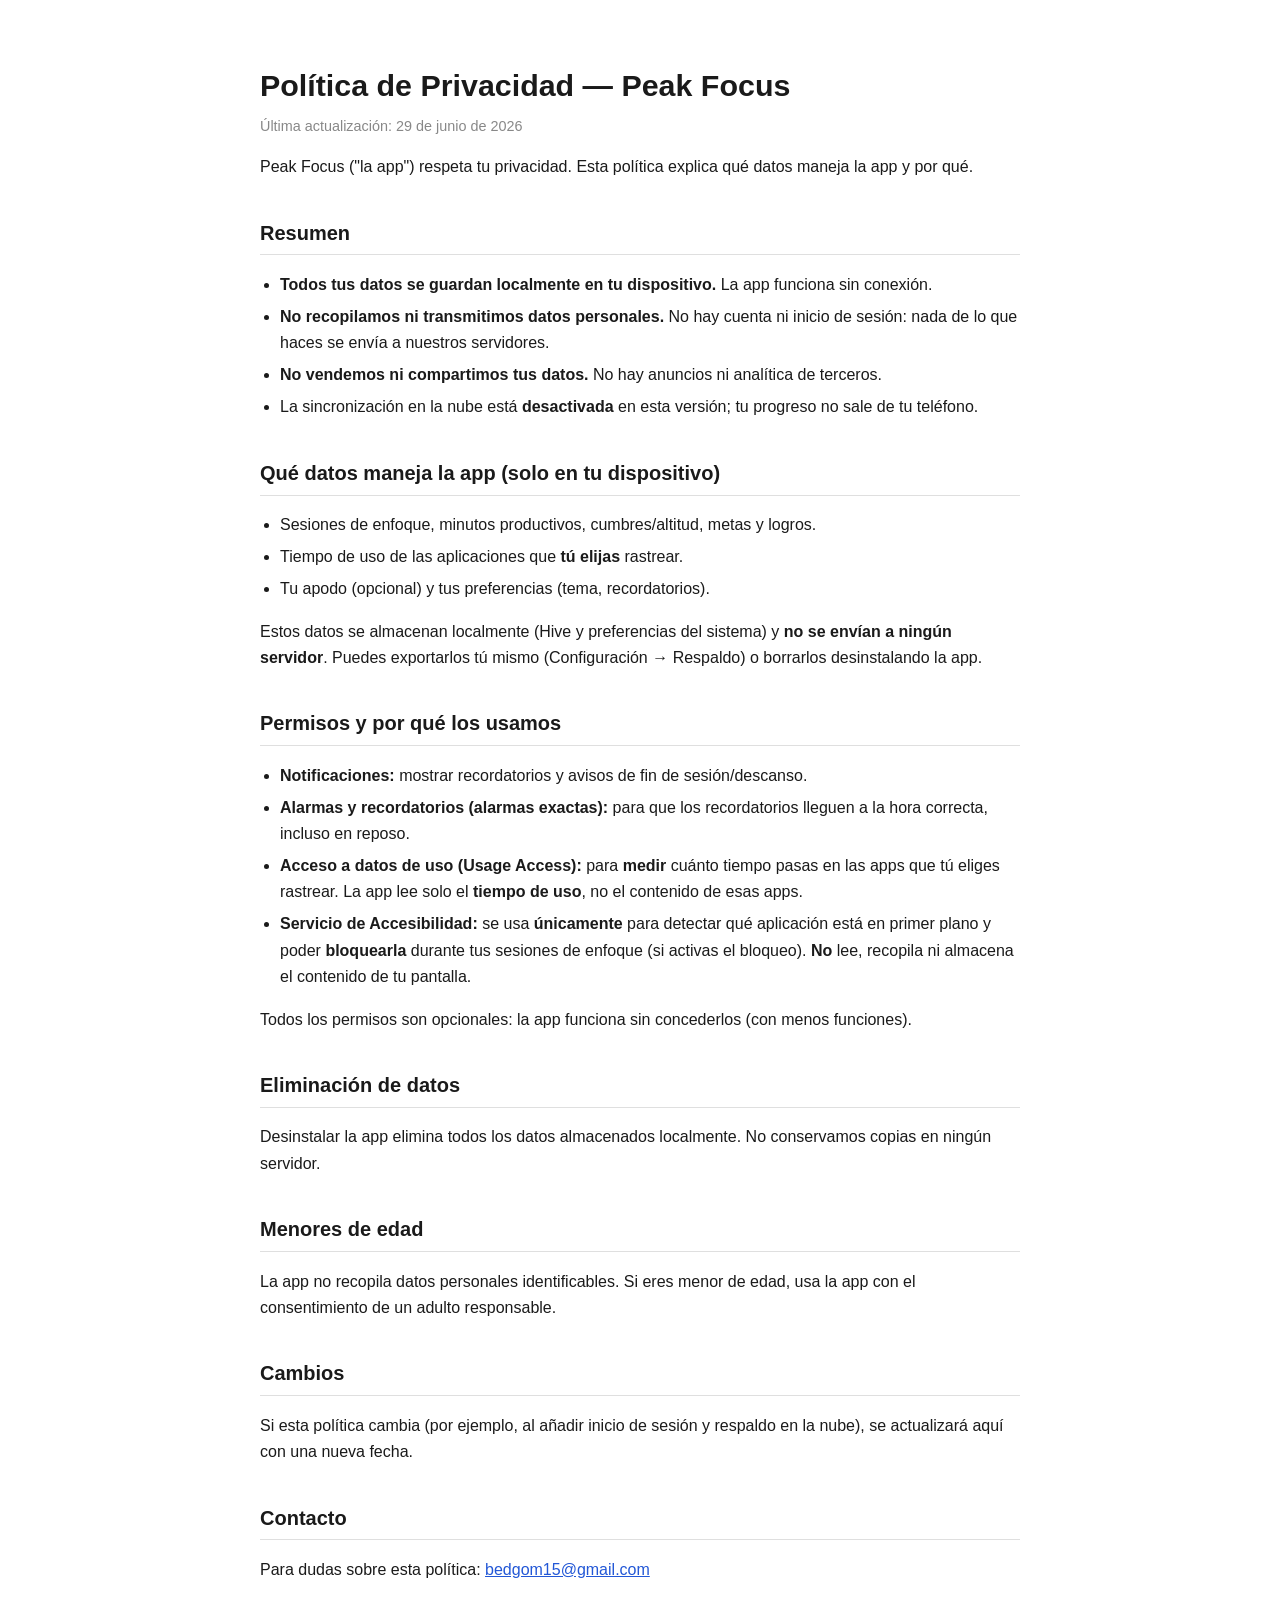
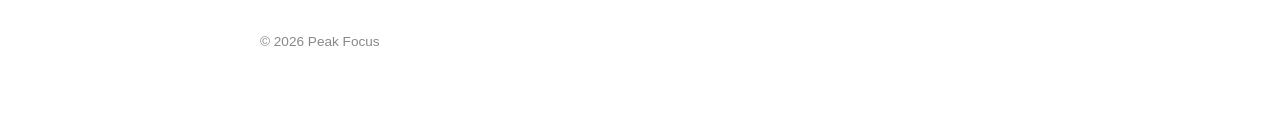
==== privacy_policy.html @ d7839922 "Add privacy policy page for Play Store submission Adds privacy_policy.html (served at /Peak-Focus/pr" ====
<!DOCTYPE html>
<html lang="es">
<head>
  <meta charset="UTF-8">
  <meta name="viewport" content="width=device-width, initial-scale=1.0">
  <title>Política de Privacidad — Peak Focus</title>
  <style>
    :root { color-scheme: light dark; }
    body {
      font-family: -apple-system, BlinkMacSystemFont, "Segoe UI", Roboto, Helvetica, Arial, sans-serif;
      line-height: 1.65;
      max-width: 760px;
      margin: 0 auto;
      padding: 2.5rem 1.25rem 4rem;
      color: #1a1a1a;
      background: #ffffff;
    }
    @media (prefers-color-scheme: dark) {
      body { color: #e6e6e6; background: #16181c; }
      a { color: #7aa2ff; }
      blockquote { background: #1f2228; }
    }
    h1 { font-size: 1.9rem; margin-bottom: .25rem; }
    h2 { font-size: 1.25rem; margin-top: 2.25rem; border-bottom: 1px solid rgba(127,127,127,.25); padding-bottom: .3rem; }
    .updated { color: #888; font-size: .9rem; margin-top: 0; }
    ul { padding-left: 1.25rem; }
    li { margin: .35rem 0; }
    a { color: #2257d6; }
    code { font-family: ui-monospace, SFMono-Regular, Menlo, monospace; }
    footer { margin-top: 3rem; font-size: .85rem; color: #888; }
  </style>
</head>
<body>
  <h1>Política de Privacidad — Peak Focus</h1>
  <p class="updated">Última actualización: 29 de junio de 2026</p>

  <p>Peak Focus ("la app") respeta tu privacidad. Esta política explica qué datos
  maneja la app y por qué.</p>

  <h2>Resumen</h2>
  <ul>
    <li><strong>Todos tus datos se guardan localmente en tu dispositivo.</strong> La app funciona sin conexión.</li>
    <li><strong>No recopilamos ni transmitimos datos personales.</strong> No hay cuenta ni inicio de sesión: nada de lo que haces se envía a nuestros servidores.</li>
    <li><strong>No vendemos ni compartimos tus datos.</strong> No hay anuncios ni analítica de terceros.</li>
    <li>La sincronización en la nube está <strong>desactivada</strong> en esta versión; tu progreso no sale de tu teléfono.</li>
  </ul>

  <h2>Qué datos maneja la app (solo en tu dispositivo)</h2>
  <ul>
    <li>Sesiones de enfoque, minutos productivos, cumbres/altitud, metas y logros.</li>
    <li>Tiempo de uso de las aplicaciones que <strong>tú elijas</strong> rastrear.</li>
    <li>Tu apodo (opcional) y tus preferencias (tema, recordatorios).</li>
  </ul>
  <p>Estos datos se almacenan localmente (Hive y preferencias del sistema) y
  <strong>no se envían a ningún servidor</strong>. Puedes exportarlos tú mismo
  (Configuración → Respaldo) o borrarlos desinstalando la app.</p>

  <h2>Permisos y por qué los usamos</h2>
  <ul>
    <li><strong>Notificaciones:</strong> mostrar recordatorios y avisos de fin de sesión/descanso.</li>
    <li><strong>Alarmas y recordatorios (alarmas exactas):</strong> para que los recordatorios lleguen a la hora correcta, incluso en reposo.</li>
    <li><strong>Acceso a datos de uso (Usage Access):</strong> para <strong>medir</strong> cuánto tiempo pasas en las apps que tú eliges rastrear. La app lee solo el <strong>tiempo de uso</strong>, no el contenido de esas apps.</li>
    <li><strong>Servicio de Accesibilidad:</strong> se usa <strong>únicamente</strong> para detectar qué aplicación está en primer plano y poder <strong>bloquearla</strong> durante tus sesiones de enfoque (si activas el bloqueo). <strong>No</strong> lee, recopila ni almacena el contenido de tu pantalla.</li>
  </ul>
  <p>Todos los permisos son opcionales: la app funciona sin concederlos (con menos funciones).</p>

  <h2>Eliminación de datos</h2>
  <p>Desinstalar la app elimina todos los datos almacenados localmente. No conservamos copias en ningún servidor.</p>

  <h2>Menores de edad</h2>
  <p>La app no recopila datos personales identificables. Si eres menor de edad, usa la app con el consentimiento de un adulto responsable.</p>

  <h2>Cambios</h2>
  <p>Si esta política cambia (por ejemplo, al añadir inicio de sesión y respaldo en la nube), se actualizará aquí con una nueva fecha.</p>

  <h2>Contacto</h2>
  <p>Para dudas sobre esta política: <a href="mailto:bedgom15@gmail.com">bedgom15@gmail.com</a></p>

  <footer>© 2026 Peak Focus</footer>
</body>
</html>
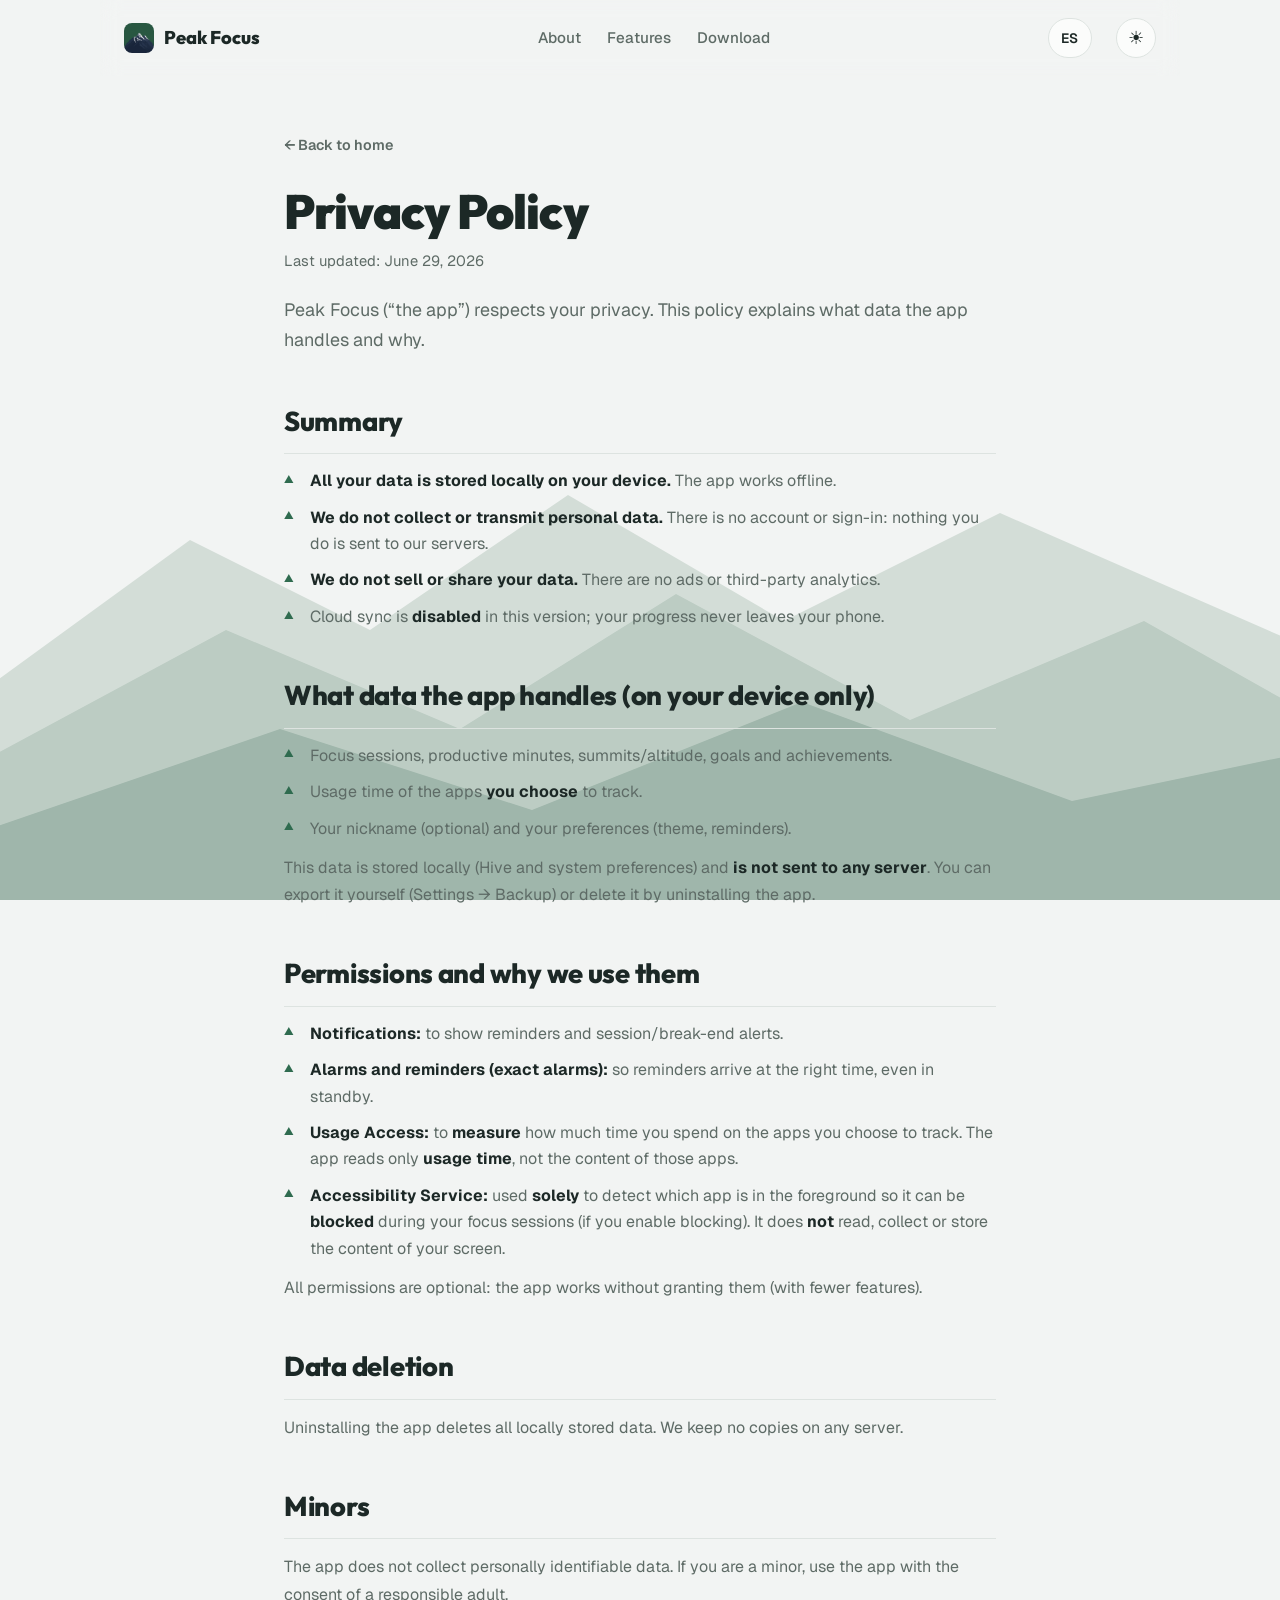
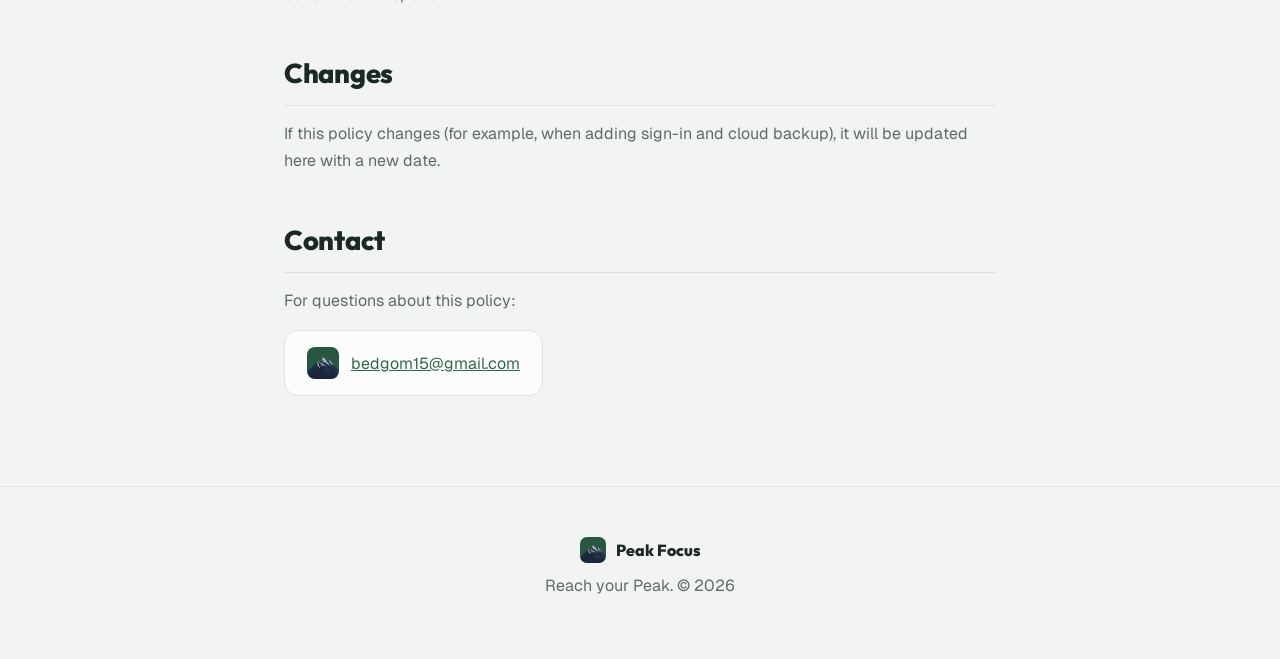
==== commit cc951974: "Restyle privacy policy to match landing (theme, fonts, bilingual) Rebuilds privacy_policy.html using" ====
--- a/privacy_policy.html
+++ b/privacy_policy.html
@@ -1,81 +1,286 @@
 <!DOCTYPE html>
-<html lang="es">
+<html lang="es" data-theme="dark" data-lang="es">
 <head>
-  <meta charset="UTF-8">
-  <meta name="viewport" content="width=device-width, initial-scale=1.0">
-  <title>Política de Privacidad — Peak Focus</title>
+  <meta charset="UTF-8" />
+  <meta name="viewport" content="width=device-width, initial-scale=1.0" />
+  <title>Peak Focus — Política de Privacidad</title>
+  <meta name="description" content="Política de privacidad de Peak Focus: todos tus datos se guardan localmente en tu dispositivo." />
+  <meta name="robots" content="index, follow" />
+  <link rel="icon" type="image/png" href="assets/favicon.png" />
+  <link rel="preconnect" href="https://fonts.googleapis.com" />
+  <link rel="preconnect" href="https://fonts.gstatic.com" crossorigin />
+  <link href="https://fonts.googleapis.com/css2?family=Geist:wght@400;500;600&family=Outfit:wght@400;500;600;700;800;900&display=swap" rel="stylesheet" />
+  <link rel="stylesheet" href="styles.css" />
   <style>
-    :root { color-scheme: light dark; }
-    body {
-      font-family: -apple-system, BlinkMacSystemFont, "Segoe UI", Roboto, Helvetica, Arial, sans-serif;
-      line-height: 1.65;
+    /* ===== Página legal — hereda la paleta de styles.css ===== */
+    .legal {
+      position: relative;
+      z-index: 1;
       max-width: 760px;
       margin: 0 auto;
-      padding: 2.5rem 1.25rem 4rem;
-      color: #1a1a1a;
-      background: #ffffff;
-    }
-    @media (prefers-color-scheme: dark) {
-      body { color: #e6e6e6; background: #16181c; }
-      a { color: #7aa2ff; }
-      blockquote { background: #1f2228; }
-    }
-    h1 { font-size: 1.9rem; margin-bottom: .25rem; }
-    h2 { font-size: 1.25rem; margin-top: 2.25rem; border-bottom: 1px solid rgba(127,127,127,.25); padding-bottom: .3rem; }
-    .updated { color: #888; font-size: .9rem; margin-top: 0; }
-    ul { padding-left: 1.25rem; }
-    li { margin: .35rem 0; }
-    a { color: #2257d6; }
-    code { font-family: ui-monospace, SFMono-Regular, Menlo, monospace; }
-    footer { margin-top: 3rem; font-size: .85rem; color: #888; }
+      padding: 56px 24px 90px;
+    }
+    .legal-head { margin-bottom: 40px; }
+    .legal h1 {
+      font-size: clamp(2rem, 5vw, 3rem);
+      font-weight: 900;
+      letter-spacing: -.02em;
+      line-height: 1.1;
+    }
+    .legal .updated {
+      margin-top: 10px;
+      color: var(--text-dim);
+      font-size: .92rem;
+    }
+    .legal .intro {
+      margin-top: 22px;
+      font-size: 1.12rem;
+      color: var(--text-dim);
+      max-width: 60ch;
+    }
+    .legal h2 {
+      font-family: 'Outfit', sans-serif;
+      font-size: clamp(1.3rem, 3vw, 1.7rem);
+      font-weight: 800;
+      letter-spacing: -.01em;
+      margin: 44px 0 14px;
+      padding-bottom: 10px;
+      border-bottom: 1px solid var(--border);
+    }
+    .legal p { color: var(--text-dim); margin-top: 12px; line-height: 1.7; }
+    .legal ul { margin: 14px 0 0; padding-left: 0; list-style: none; }
+    .legal li {
+      position: relative;
+      padding-left: 26px;
+      margin: 10px 0;
+      color: var(--text-dim);
+      line-height: 1.65;
+    }
+    /* Viñeta tipo "cumbre" en color de marca */
+    .legal li::before {
+      content: "▲";
+      position: absolute;
+      left: 0;
+      top: .15em;
+      font-size: .7rem;
+      color: var(--brand);
+    }
+    .legal strong { color: var(--text); }
+    .legal a { color: var(--brand); }
+    .legal .back {
+      display: inline-flex;
+      align-items: center;
+      gap: 8px;
+      margin-bottom: 28px;
+      color: var(--text-dim);
+      text-decoration: none;
+      font-weight: 600;
+      font-size: .9rem;
+      transition: color .2s var(--ease-out);
+    }
+    .legal .back:hover { color: var(--brand); }
+    .legal .contact-card {
+      margin-top: 16px;
+      display: inline-flex;
+      align-items: center;
+      gap: 12px;
+      padding: 16px 22px;
+      background: var(--surface);
+      border: 1px solid var(--border);
+      border-radius: 14px;
+    }
   </style>
 </head>
 <body>
-  <h1>Política de Privacidad — Peak Focus</h1>
-  <p class="updated">Última actualización: 29 de junio de 2026</p>
-
-  <p>Peak Focus ("la app") respeta tu privacidad. Esta política explica qué datos
-  maneja la app y por qué.</p>
-
-  <h2>Resumen</h2>
-  <ul>
-    <li><strong>Todos tus datos se guardan localmente en tu dispositivo.</strong> La app funciona sin conexión.</li>
-    <li><strong>No recopilamos ni transmitimos datos personales.</strong> No hay cuenta ni inicio de sesión: nada de lo que haces se envía a nuestros servidores.</li>
-    <li><strong>No vendemos ni compartimos tus datos.</strong> No hay anuncios ni analítica de terceros.</li>
-    <li>La sincronización en la nube está <strong>desactivada</strong> en esta versión; tu progreso no sale de tu teléfono.</li>
-  </ul>
-
-  <h2>Qué datos maneja la app (solo en tu dispositivo)</h2>
-  <ul>
-    <li>Sesiones de enfoque, minutos productivos, cumbres/altitud, metas y logros.</li>
-    <li>Tiempo de uso de las aplicaciones que <strong>tú elijas</strong> rastrear.</li>
-    <li>Tu apodo (opcional) y tus preferencias (tema, recordatorios).</li>
-  </ul>
-  <p>Estos datos se almacenan localmente (Hive y preferencias del sistema) y
-  <strong>no se envían a ningún servidor</strong>. Puedes exportarlos tú mismo
-  (Configuración → Respaldo) o borrarlos desinstalando la app.</p>
-
-  <h2>Permisos y por qué los usamos</h2>
-  <ul>
-    <li><strong>Notificaciones:</strong> mostrar recordatorios y avisos de fin de sesión/descanso.</li>
-    <li><strong>Alarmas y recordatorios (alarmas exactas):</strong> para que los recordatorios lleguen a la hora correcta, incluso en reposo.</li>
-    <li><strong>Acceso a datos de uso (Usage Access):</strong> para <strong>medir</strong> cuánto tiempo pasas en las apps que tú eliges rastrear. La app lee solo el <strong>tiempo de uso</strong>, no el contenido de esas apps.</li>
-    <li><strong>Servicio de Accesibilidad:</strong> se usa <strong>únicamente</strong> para detectar qué aplicación está en primer plano y poder <strong>bloquearla</strong> durante tus sesiones de enfoque (si activas el bloqueo). <strong>No</strong> lee, recopila ni almacena el contenido de tu pantalla.</li>
-  </ul>
-  <p>Todos los permisos son opcionales: la app funciona sin concederlos (con menos funciones).</p>
-
-  <h2>Eliminación de datos</h2>
-  <p>Desinstalar la app elimina todos los datos almacenados localmente. No conservamos copias en ningún servidor.</p>
-
-  <h2>Menores de edad</h2>
-  <p>La app no recopila datos personales identificables. Si eres menor de edad, usa la app con el consentimiento de un adulto responsable.</p>
-
-  <h2>Cambios</h2>
-  <p>Si esta política cambia (por ejemplo, al añadir inicio de sesión y respaldo en la nube), se actualizará aquí con una nueva fecha.</p>
-
-  <h2>Contacto</h2>
-  <p>Para dudas sobre esta política: <a href="mailto:bedgom15@gmail.com">bedgom15@gmail.com</a></p>
-
-  <footer>© 2026 Peak Focus</footer>
+  <!-- Fondo de montañas (idéntico a la landing) -->
+  <div class="ridges" aria-hidden="true">
+    <svg viewBox="0 0 1440 600" preserveAspectRatio="xMidYMax slice" xmlns="http://www.w3.org/2000/svg">
+      <path class="ridge ridge-far"  d="M0,600 L0,360 L220,200 L420,300 L640,150 L880,290 L1120,170 L1440,310 L1440,600 Z" />
+      <path class="ridge ridge-mid"  d="M0,600 L0,440 L260,300 L520,410 L760,260 L1020,400 L1280,290 L1440,380 L1440,600 Z" />
+      <path class="ridge ridge-near" d="M0,600 L0,520 L320,410 L600,500 L900,380 L1200,490 L1440,440 L1440,600 Z" />
+    </svg>
+  </div>
+
+  <!-- Navegación (misma que la landing) -->
+  <header class="nav">
+    <a class="brand" href="index.html">
+      <img src="assets/peak-icon.png" alt="Peak Focus" class="brand-icon" />
+      <span>Peak Focus</span>
+    </a>
+    <nav class="nav-links">
+      <a href="index.html#que-es" data-es="Qué es" data-en="About">Qué es</a>
+      <a href="index.html#features" data-es="Funciones" data-en="Features">Funciones</a>
+      <a href="index.html#descargar" data-es="Descargar" data-en="Download">Descargar</a>
+    </nav>
+    <button id="langToggle" class="lang-toggle" aria-label="Cambiar idioma / Switch language">ES</button>
+    <button id="themeToggle" class="theme-toggle" aria-label="Cambiar tema / Switch theme">
+      <span class="theme-icon-sun">☀</span>
+      <span class="theme-icon-moon">☾</span>
+    </button>
+  </header>
+
+  <main class="legal">
+    <a class="back" href="index.html" data-es-html="&larr; Volver al inicio" data-en-html="&larr; Back to home">&larr; Volver al inicio</a>
+
+    <div class="legal-head">
+      <h1 data-es="Política de Privacidad" data-en="Privacy Policy">Política de Privacidad</h1>
+      <p class="updated" data-es="Última actualización: 29 de junio de 2026" data-en="Last updated: June 29, 2026">Última actualización: 29 de junio de 2026</p>
+      <p class="intro"
+         data-es="Peak Focus (“la app”) respeta tu privacidad. Esta política explica qué datos maneja la app y por qué."
+         data-en="Peak Focus (“the app”) respects your privacy. This policy explains what data the app handles and why.">
+        Peak Focus (“la app”) respeta tu privacidad. Esta política explica qué datos maneja la app y por qué.
+      </p>
+    </div>
+
+    <h2 data-es="Resumen" data-en="Summary">Resumen</h2>
+    <ul>
+      <li data-es-html="<strong>Todos tus datos se guardan localmente en tu dispositivo.</strong> La app funciona sin conexión."
+          data-en-html="<strong>All your data is stored locally on your device.</strong> The app works offline.">
+        <strong>Todos tus datos se guardan localmente en tu dispositivo.</strong> La app funciona sin conexión.
+      </li>
+      <li data-es-html="<strong>No recopilamos ni transmitimos datos personales.</strong> No hay cuenta ni inicio de sesión: nada de lo que haces se envía a nuestros servidores."
+          data-en-html="<strong>We do not collect or transmit personal data.</strong> There is no account or sign-in: nothing you do is sent to our servers.">
+        <strong>No recopilamos ni transmitimos datos personales.</strong> No hay cuenta ni inicio de sesión: nada de lo que haces se envía a nuestros servidores.
+      </li>
+      <li data-es-html="<strong>No vendemos ni compartimos tus datos.</strong> No hay anuncios ni analítica de terceros."
+          data-en-html="<strong>We do not sell or share your data.</strong> There are no ads or third-party analytics.">
+        <strong>No vendemos ni compartimos tus datos.</strong> No hay anuncios ni analítica de terceros.
+      </li>
+      <li data-es-html="La sincronización en la nube está <strong>desactivada</strong> en esta versión; tu progreso no sale de tu teléfono."
+          data-en-html="Cloud sync is <strong>disabled</strong> in this version; your progress never leaves your phone.">
+        La sincronización en la nube está <strong>desactivada</strong> en esta versión; tu progreso no sale de tu teléfono.
+      </li>
+    </ul>
+
+    <h2 data-es="Qué datos maneja la app (solo en tu dispositivo)" data-en="What data the app handles (on your device only)">Qué datos maneja la app (solo en tu dispositivo)</h2>
+    <ul>
+      <li data-es="Sesiones de enfoque, minutos productivos, cumbres/altitud, metas y logros."
+          data-en="Focus sessions, productive minutes, summits/altitude, goals and achievements.">
+        Sesiones de enfoque, minutos productivos, cumbres/altitud, metas y logros.
+      </li>
+      <li data-es-html="Tiempo de uso de las aplicaciones que <strong>tú elijas</strong> rastrear."
+          data-en-html="Usage time of the apps <strong>you choose</strong> to track.">
+        Tiempo de uso de las aplicaciones que <strong>tú elijas</strong> rastrear.
+      </li>
+      <li data-es="Tu apodo (opcional) y tus preferencias (tema, recordatorios)."
+          data-en="Your nickname (optional) and your preferences (theme, reminders).">
+        Tu apodo (opcional) y tus preferencias (tema, recordatorios).
+      </li>
+    </ul>
+    <p data-es-html="Estos datos se almacenan localmente (Hive y preferencias del sistema) y <strong>no se envían a ningún servidor</strong>. Puedes exportarlos tú mismo (Configuración &rarr; Respaldo) o borrarlos desinstalando la app."
+       data-en-html="This data is stored locally (Hive and system preferences) and <strong>is not sent to any server</strong>. You can export it yourself (Settings &rarr; Backup) or delete it by uninstalling the app.">
+      Estos datos se almacenan localmente (Hive y preferencias del sistema) y <strong>no se envían a ningún servidor</strong>. Puedes exportarlos tú mismo (Configuración &rarr; Respaldo) o borrarlos desinstalando la app.
+    </p>
+
+    <h2 data-es="Permisos y por qué los usamos" data-en="Permissions and why we use them">Permisos y por qué los usamos</h2>
+    <ul>
+      <li data-es-html="<strong>Notificaciones:</strong> mostrar recordatorios y avisos de fin de sesión/descanso."
+          data-en-html="<strong>Notifications:</strong> to show reminders and session/break-end alerts.">
+        <strong>Notificaciones:</strong> mostrar recordatorios y avisos de fin de sesión/descanso.
+      </li>
+      <li data-es-html="<strong>Alarmas y recordatorios (alarmas exactas):</strong> para que los recordatorios lleguen a la hora correcta, incluso en reposo."
+          data-en-html="<strong>Alarms and reminders (exact alarms):</strong> so reminders arrive at the right time, even in standby.">
+        <strong>Alarmas y recordatorios (alarmas exactas):</strong> para que los recordatorios lleguen a la hora correcta, incluso en reposo.
+      </li>
+      <li data-es-html="<strong>Acceso a datos de uso (Usage Access):</strong> para <strong>medir</strong> cuánto tiempo pasas en las apps que tú eliges rastrear. La app lee solo el <strong>tiempo de uso</strong>, no el contenido de esas apps."
+          data-en-html="<strong>Usage Access:</strong> to <strong>measure</strong> how much time you spend on the apps you choose to track. The app reads only <strong>usage time</strong>, not the content of those apps.">
+        <strong>Acceso a datos de uso (Usage Access):</strong> para <strong>medir</strong> cuánto tiempo pasas en las apps que tú eliges rastrear. La app lee solo el <strong>tiempo de uso</strong>, no el contenido de esas apps.
+      </li>
+      <li data-es-html="<strong>Servicio de Accesibilidad:</strong> se usa <strong>únicamente</strong> para detectar qué aplicación está en primer plano y poder <strong>bloquearla</strong> durante tus sesiones de enfoque (si activas el bloqueo). <strong>No</strong> lee, recopila ni almacena el contenido de tu pantalla."
+          data-en-html="<strong>Accessibility Service:</strong> used <strong>solely</strong> to detect which app is in the foreground so it can be <strong>blocked</strong> during your focus sessions (if you enable blocking). It does <strong>not</strong> read, collect or store the content of your screen.">
+        <strong>Servicio de Accesibilidad:</strong> se usa <strong>únicamente</strong> para detectar qué aplicación está en primer plano y poder <strong>bloquearla</strong> durante tus sesiones de enfoque (si activas el bloqueo). <strong>No</strong> lee, recopila ni almacena el contenido de tu pantalla.
+      </li>
+    </ul>
+    <p data-es="Todos los permisos son opcionales: la app funciona sin concederlos (con menos funciones)."
+       data-en="All permissions are optional: the app works without granting them (with fewer features).">
+      Todos los permisos son opcionales: la app funciona sin concederlos (con menos funciones).
+    </p>
+
+    <h2 data-es="Eliminación de datos" data-en="Data deletion">Eliminación de datos</h2>
+    <p data-es="Desinstalar la app elimina todos los datos almacenados localmente. No conservamos copias en ningún servidor."
+       data-en="Uninstalling the app deletes all locally stored data. We keep no copies on any server.">
+      Desinstalar la app elimina todos los datos almacenados localmente. No conservamos copias en ningún servidor.
+    </p>
+
+    <h2 data-es="Menores de edad" data-en="Minors">Menores de edad</h2>
+    <p data-es="La app no recopila datos personales identificables. Si eres menor de edad, usa la app con el consentimiento de un adulto responsable."
+       data-en="The app does not collect personally identifiable data. If you are a minor, use the app with the consent of a responsible adult.">
+      La app no recopila datos personales identificables. Si eres menor de edad, usa la app con el consentimiento de un adulto responsable.
+    </p>
+
+    <h2 data-es="Cambios" data-en="Changes">Cambios</h2>
+    <p data-es="Si esta política cambia (por ejemplo, al añadir inicio de sesión y respaldo en la nube), se actualizará aquí con una nueva fecha."
+       data-en="If this policy changes (for example, when adding sign-in and cloud backup), it will be updated here with a new date.">
+      Si esta política cambia (por ejemplo, al añadir inicio de sesión y respaldo en la nube), se actualizará aquí con una nueva fecha.
+    </p>
+
+    <h2 data-es="Contacto" data-en="Contact">Contacto</h2>
+    <p data-es="Para dudas sobre esta política:" data-en="For questions about this policy:">Para dudas sobre esta política:</p>
+    <div class="contact-card">
+      <img src="assets/peak-icon.png" alt="" width="32" height="32" style="border-radius:8px" />
+      <a href="mailto:bedgom15@gmail.com">bedgom15@gmail.com</a>
+    </div>
+  </main>
+
+  <footer class="footer">
+    <div class="footer-brand">
+      <img src="assets/peak-icon.png" alt="" />
+      <span>Peak Focus</span>
+    </div>
+    <p><span data-es="Alcanza tu Peak." data-en="Reach your Peak.">Alcanza tu Peak.</span> © <span id="year"></span></p>
+  </footer>
+
+  <script>
+    // ===== Tema + idioma (versión autónoma para la página legal) =====
+    (function () {
+      const root = document.documentElement;
+
+      // --- Tema: comparte la misma clave que la landing ---
+      const THEME_KEY = 'peak-theme';
+      const savedTheme = localStorage.getItem(THEME_KEY);
+      if (savedTheme) {
+        root.setAttribute('data-theme', savedTheme);
+      } else if (window.matchMedia && window.matchMedia('(prefers-color-scheme: light)').matches) {
+        root.setAttribute('data-theme', 'light');
+      }
+      document.getElementById('themeToggle').addEventListener('click', function () {
+        const next = root.getAttribute('data-theme') === 'light' ? 'dark' : 'light';
+        root.setAttribute('data-theme', next);
+        localStorage.setItem(THEME_KEY, next);
+      });
+
+      // --- Idioma ES/EN: misma clave y mecanismo data-* que la landing ---
+      const LANG_KEY = 'peak-lang';
+      const langToggle = document.getElementById('langToggle');
+
+      function applyLang(lang) {
+        root.setAttribute('data-lang', lang);
+        root.setAttribute('lang', lang);
+        document.querySelectorAll('[data-' + lang + ']').forEach(function (el) {
+          el.textContent = el.getAttribute('data-' + lang);
+        });
+        document.querySelectorAll('[data-' + lang + '-html]').forEach(function (el) {
+          el.innerHTML = el.getAttribute('data-' + lang + '-html');
+        });
+        langToggle.textContent = lang === 'es' ? 'EN' : 'ES';
+        document.title = lang === 'es'
+          ? 'Peak Focus — Política de Privacidad'
+          : 'Peak Focus — Privacy Policy';
+      }
+
+      const savedLang = localStorage.getItem(LANG_KEY);
+      const browserLang = (navigator.language || 'es').toLowerCase().startsWith('en') ? 'en' : 'es';
+      applyLang(savedLang || browserLang);
+
+      langToggle.addEventListener('click', function () {
+        const next = root.getAttribute('data-lang') === 'es' ? 'en' : 'es';
+        applyLang(next);
+        localStorage.setItem(LANG_KEY, next);
+      });
+
+      // Año del footer
+      document.getElementById('year').textContent = new Date().getFullYear();
+    })();
+  </script>
 </body>
 </html>
--- a/styles.css
+++ b/styles.css
@@ -0,0 +1,555 @@
+/* ===== Peak Focus — Landing ===== */
+/* Paleta tomada de lib/core/theme/app_colors.dart */
+
+:root {
+  /* Marca */
+  --primary:        #2F6B4F;  /* Pino */
+  --accent:         #3E8EA8;  /* Glaciar */
+  --gold:           #E0894A;  /* Alpenglow */
+  --gold-soft:      #F0B070;
+  --rose:           #D9576B;
+
+  /* Tema oscuro (por defecto) */
+  --bg:             #121A18;  /* Noche alpina */
+  --bg-2:           #0d1413;
+  --surface:        #1C2522;  /* Granito */
+  --surface-2:      #234A38;
+  --text:           #EAF0ED;
+  --text-dim:       #9DB0A8;
+  --border:         #2C3833;
+  --brand:          #5FB389;  /* Primary brillante */
+  --brand-2:        #6FB9D1;  /* Accent brillante */
+
+  /* Cordillera */
+  --ridge-far:  #1b2a26;
+  --ridge-mid:  #21342f;
+  --ridge-near: #2b443c;
+
+  --maxw: 1080px;
+  --radius: 18px;
+  --shadow: 0 20px 50px -20px rgba(0,0,0,.55);
+
+  /* Curvas de easing (Emil Kowalski) — las nativas de CSS son demasiado débiles */
+  --ease-out: cubic-bezier(0.23, 1, 0.32, 1);       /* entradas, feedback */
+  --ease-in-out: cubic-bezier(0.77, 0, 0.175, 1);   /* movimiento en pantalla */
+}
+
+[data-theme="light"] {
+  --bg:             #F2F4F3;  /* Niebla */
+  --bg-2:           #e9edeb;
+  --surface:        #FBFCFB;
+  --surface-2:      #E6EFEA;
+  --text:           #1C2826;  /* Roca */
+  --text-dim:       #5E6B66;
+  --border:         #DDE3E0;
+  --brand:          #2F6B4F;
+  --brand-2:        #3E8EA8;
+
+  --ridge-far:  #d3ddd7;
+  --ridge-mid:  #bcccc3;
+  --ridge-near: #9fb6ab;
+  --shadow: 0 20px 50px -24px rgba(28,40,38,.30);
+}
+
+* { box-sizing: border-box; margin: 0; padding: 0; }
+
+html { scroll-behavior: smooth; }
+
+/* ===== Revelado al hacer scroll =====
+   Entrada = ease-out (arranca rápido, se siente responsiva). Nunca desde
+   scale(0): partimos de una posición visible y cercana. */
+[data-reveal] {
+  opacity: 0;
+  transform: translateY(18px);
+  transition:
+    opacity .6s var(--ease-out),
+    transform .6s var(--ease-out);
+  transition-delay: var(--reveal-delay, 0ms);
+  will-change: transform, opacity;
+}
+[data-reveal].in-view {
+  opacity: 1;
+  transform: none;
+}
+
+body {
+  font-family: 'Geist', system-ui, sans-serif;
+  background: var(--bg);
+  color: var(--text);
+  line-height: 1.6;
+  overflow-x: hidden;
+  transition: background .4s ease, color .4s ease;
+}
+
+h1, h2, h3, .brand span { font-family: 'Outfit', sans-serif; }
+
+/* ===== Fondo de montañas ===== */
+.ridges {
+  position: fixed;
+  inset: auto 0 0 0;
+  height: 60vh;
+  z-index: 0;
+  pointer-events: none;
+}
+.ridges svg { width: 100%; height: 100%; display: block; }
+.ridge { transition: fill .4s ease; }
+.ridge-far  { fill: var(--ridge-far); }
+.ridge-mid  { fill: var(--ridge-mid); }
+.ridge-near { fill: var(--ridge-near); }
+
+/* ===== Nav ===== */
+.nav {
+  position: sticky;
+  top: 0;
+  z-index: 50;
+  display: flex;
+  align-items: center;
+  gap: 24px;
+  max-width: var(--maxw);
+  margin: 0 auto;
+  padding: 18px 24px;
+  backdrop-filter: blur(10px);
+}
+.brand {
+  display: flex;
+  align-items: center;
+  gap: 10px;
+  font-weight: 800;
+  font-size: 1.15rem;
+  color: var(--text);
+  text-decoration: none;
+}
+.brand-icon { width: 30px; height: 30px; border-radius: 8px; }
+.nav-links { margin-left: auto; display: flex; gap: 26px; }
+.nav-links a {
+  color: var(--text-dim);
+  text-decoration: none;
+  font-weight: 500;
+  font-size: .95rem;
+  transition: color .2s;
+}
+.nav-links a:hover { color: var(--brand); }
+
+.theme-toggle {
+  display: grid;
+  place-items: center;
+  width: 40px; height: 40px;
+  border-radius: 50%;
+  border: 1px solid var(--border);
+  background: var(--surface);
+  color: var(--text);
+  cursor: pointer;
+  font-size: 1.1rem;
+  transition: transform .2s, border-color .2s;
+}
+.theme-toggle:hover { transform: rotate(-15deg); border-color: var(--brand); }
+.theme-icon-sun { display: none; }
+
+/* Botón de idioma — mismo lenguaje visual que el de tema */
+.lang-toggle {
+  height: 40px;
+  min-width: 44px;
+  padding: 0 12px;
+  border-radius: 999px;
+  border: 1px solid var(--border);
+  background: var(--surface);
+  color: var(--text);
+  cursor: pointer;
+  font-family: 'Geist', system-ui, sans-serif;
+  font-weight: 600;
+  font-size: .85rem;
+  letter-spacing: .04em;
+  margin-left: auto;   /* mantiene los botones a la derecha aunque se oculte el menú */
+  transition: transform .18s var(--ease-out), border-color .2s var(--ease-out);
+}
+.lang-toggle:hover { border-color: var(--brand); }
+.lang-toggle:active { transform: scale(0.96); }
+
+[data-theme="light"] .theme-icon-sun { display: inline; }
+[data-theme="light"] .theme-icon-moon { display: none; }
+
+/* ===== Layout ===== */
+main { position: relative; z-index: 1; }
+.section {
+  max-width: var(--maxw);
+  margin: 0 auto;
+  padding: 90px 24px;
+}
+.center { text-align: center; }
+
+.kicker {
+  display: inline-block;
+  font-family: 'Outfit', sans-serif;
+  font-weight: 700;
+  font-size: .8rem;
+  letter-spacing: .18em;
+  text-transform: uppercase;
+  color: var(--brand);
+  margin-bottom: 14px;
+}
+.kicker.center { display: block; }
+
+/* ===== Hero (asimétrico: texto a la izquierda, montaña a la derecha) ===== */
+.hero {
+  max-width: var(--maxw);
+  margin: 0 auto;
+  padding: 88px 24px 64px;
+  position: relative;
+  z-index: 1;
+  display: grid;
+  grid-template-columns: 1.15fr 0.85fr;
+  align-items: center;
+  gap: 32px;
+}
+.hero-copy { text-align: left; }
+.hero-asset {
+  position: relative;
+  display: flex;
+  justify-content: center;
+}
+.hero-mountain {
+  width: 100%;
+  max-width: 420px;
+  height: auto;
+  /* Se funde con el fondo por abajo (fade estilístico, no un recorte duro) */
+  -webkit-mask-image: linear-gradient(to bottom, #000 62%, transparent 100%);
+  mask-image: linear-gradient(to bottom, #000 62%, transparent 100%);
+  animation: hero-float 7s ease-in-out infinite;
+}
+@keyframes hero-float {
+  0%, 100% { transform: translateY(0); }
+  50%      { transform: translateY(-12px); }
+}
+@media (max-width: 820px) {
+  .hero {
+    display: block;
+    text-align: center;
+    padding-top: 48px;
+  }
+  .hero-copy { text-align: center; }
+  .hero-sub { margin-left: auto; margin-right: auto; }
+  .hero-cta { justify-content: center; }
+
+  /* La montaña lateral (de PC) se oculta; en móvil va detrás del título */
+  .hero-asset { display: none; }
+
+  /* Backdrop confinado SOLO a la caja del encabezado grande.
+     El párrafo y los botones quedan libres por estar fuera de .hero-headline. */
+  .hero-headline { position: relative; }
+  .hero-headline::before {
+    content: "";
+    position: absolute;
+    inset: -18% -8% -22% -8%;     /* sobresale un poco del título, nada más */
+    z-index: 0;
+    background: url("assets/favicon.png") center / contain no-repeat;
+    opacity: .5;
+    pointer-events: none;
+    -webkit-mask-image: linear-gradient(to bottom, transparent 0%, #000 32%, #000 64%, transparent 94%);
+    mask-image: linear-gradient(to bottom, transparent 0%, #000 32%, #000 64%, transparent 94%);
+  }
+  .hero-headline > * { position: relative; z-index: 1; }  /* título al frente */
+}
+@media (prefers-reduced-motion: reduce) {
+  .hero-mountain { animation: none; }
+}
+.eyebrow {
+  display: inline-block;
+  padding: 7px 16px;
+  border: 1px solid var(--border);
+  border-radius: 999px;
+  background: var(--surface);
+  color: var(--text-dim);
+  font-size: .8rem;
+  letter-spacing: .06em;
+  margin-bottom: 28px;
+}
+.hero-title {
+  font-size: clamp(2.4rem, 6vw, 4.4rem);
+  font-weight: 900;
+  line-height: 1.05;
+  letter-spacing: -.02em;
+}
+/* Gradient Text animado (estilo ReactBits) — el gradiente fluye sobre el texto.
+   Colores: #6fbfcc → #1456c2 → #2cc391. Tipografía sin cambios (hereda Outfit). */
+.grad {
+  background-image: linear-gradient(
+    90deg,
+    #6fbfcc, #1456c2, #2cc391, #1456c2, #6fbfcc
+  );
+  background-size: 200% auto;
+  background-position: 0 center;
+  -webkit-background-clip: text;
+  background-clip: text;
+  color: transparent;
+  -webkit-text-fill-color: transparent;
+  animation: gradient-flow 4s linear infinite;
+}
+@keyframes gradient-flow {
+  to { background-position: -200% center; }
+}
+@media (prefers-reduced-motion: reduce) {
+  .grad { animation: none; background-size: 100% auto; }
+}
+.hero-sub {
+  max-width: 50ch;
+  margin: 26px 0 0;
+  font-size: 1.12rem;
+  color: var(--text-dim);
+  line-height: 1.6;
+}
+.hero-cta {
+  margin-top: 36px;
+  display: flex;
+  gap: 14px;
+  justify-content: flex-start;
+  flex-wrap: wrap;
+}
+.hero-meta { margin-top: 22px; font-size: .85rem; color: var(--text-dim); }
+
+@media (max-width: 820px) {
+  .hero-sub { margin-left: auto; margin-right: auto; }
+  .hero-cta { justify-content: center; }
+}
+
+/* ===== Botones ===== */
+.btn {
+  display: inline-flex;
+  align-items: center;
+  justify-content: center;
+  padding: 14px 28px;
+  border-radius: 999px;
+  font-weight: 700;
+  font-size: 1rem;
+  text-decoration: none;
+  cursor: pointer;
+  border: 1px solid transparent;
+  transition:
+    transform .18s var(--ease-out),
+    box-shadow .2s var(--ease-out),
+    background .2s var(--ease-out);
+}
+/* Feedback de presión: instantáneo y sutil (Emil: 0.95–0.98) */
+.btn:active { transform: scale(0.97); }
+.btn-primary {
+  background: linear-gradient(120deg, var(--primary), var(--accent));
+  color: #fff;
+  box-shadow: 0 12px 28px -10px rgba(62,142,168,.6);
+}
+[data-theme="light"] .btn-primary { color: #fff; }
+.btn-primary:hover { transform: translateY(-2px); box-shadow: 0 16px 34px -10px rgba(62,142,168,.7); }
+.btn-ghost {
+  background: var(--surface);
+  color: var(--text);
+  border-color: var(--border);
+}
+.btn-ghost:hover { transform: translateY(-2px); border-color: var(--brand); }
+
+/* ===== Qué es ===== */
+.section-head { max-width: 720px; }
+.section-head h2 {
+  font-size: clamp(1.8rem, 4vw, 2.6rem);
+  font-weight: 800;
+  letter-spacing: -.01em;
+}
+.section-head p { margin-top: 18px; font-size: 1.1rem; color: var(--text-dim); }
+.section-head strong { color: var(--text); }
+.quotes { margin-top: 40px; }
+blockquote {
+  font-family: 'Outfit', sans-serif;
+  font-size: clamp(1.3rem, 3vw, 1.9rem);
+  font-weight: 600;
+  line-height: 1.3;
+  color: var(--brand);
+  border-left: 3px solid var(--gold);
+  padding-left: 22px;
+}
+
+/* ===== Features ===== */
+#features h2 {
+  font-size: clamp(1.8rem, 4vw, 2.6rem);
+  font-weight: 800;
+  margin-bottom: 50px;
+}
+.cards {
+  display: grid;
+  grid-template-columns: repeat(auto-fit, minmax(260px, 1fr));
+  gap: 20px;
+}
+.card {
+  background: var(--surface);
+  border: 1px solid var(--border);
+  border-radius: var(--radius);
+  padding: 30px 26px;
+  /* Una sola transición cubre revelado y hover.
+     El stagger vive solo en la opacidad → el hover nunca arrastra retardo. */
+  transition:
+    opacity .55s var(--ease-out) var(--reveal-delay, 0ms),
+    transform .4s var(--ease-out),
+    border-color .2s var(--ease-out),
+    box-shadow .35s var(--ease-out);
+}
+/* Hover solo en dispositivos con puntero fino (evita falsos toques en móvil) */
+@media (hover: hover) and (pointer: fine) {
+  .card:hover {
+    transform: translateY(-6px);
+    border-color: var(--brand);
+    box-shadow: var(--shadow);
+  }
+}
+/* Feedback al presionar: la tarjeta "escucha" el toque */
+.card:active { transform: translateY(-2px) scale(0.985); }
+/* Escalonado del revelado (30–80ms entre tarjetas) */
+.cards .card:nth-child(2) { --reveal-delay: 60ms; }
+.cards .card:nth-child(3) { --reveal-delay: 120ms; }
+.cards .card:nth-child(4) { --reveal-delay: 180ms; }
+.cards .card:nth-child(5) { --reveal-delay: 240ms; }
+.cards .card:nth-child(6) { --reveal-delay: 300ms; }
+.card-icon {
+  width: 48px; height: 48px;
+  display: grid; place-items: center;
+  border-radius: 13px;
+  background: var(--surface-2);
+  color: var(--brand);
+  margin-bottom: 18px;
+  transition: transform .35s var(--ease-out);
+}
+.card-icon svg { width: 24px; height: 24px; display: block; }
+@media (hover: hover) and (pointer: fine) {
+  .card:hover .card-icon { transform: translateY(-2px) scale(1.06); }
+}
+.card h3 { font-size: 1.2rem; font-weight: 700; margin-bottom: 8px; }
+.card p { color: var(--text-dim); font-size: .98rem; }
+
+/* ===== Banda de slogans ===== */
+.band {
+  overflow: hidden;
+  border-top: 1px solid var(--border);
+  border-bottom: 1px solid var(--border);
+  background: var(--surface);
+  padding: 22px 0;
+  position: relative;
+  z-index: 1;
+}
+.band-track {
+  display: flex;
+  gap: 36px;
+  white-space: nowrap;
+  width: max-content;
+  animation: scroll 28s linear infinite;
+  font-family: 'Outfit', sans-serif;
+  font-weight: 700;
+  font-size: 1.25rem;
+}
+.band-track span { color: var(--text); }
+.band-track span[aria-hidden] { color: var(--gold); }
+@keyframes scroll {
+  from { transform: translateX(0); }
+  to   { transform: translateX(-50%); }
+}
+
+/* ===== Descargar ===== */
+.download h2 { font-size: clamp(1.8rem, 4vw, 2.6rem); font-weight: 800; }
+.download-sub { max-width: 540px; margin: 16px auto 0; color: var(--text-dim); font-size: 1.1rem; }
+.download-card {
+  display: flex;
+  align-items: center;
+  gap: 20px;
+  flex-wrap: wrap;
+  justify-content: center;
+  max-width: 640px;
+  margin: 40px auto 0;
+  padding: 26px 28px;
+  background: var(--surface);
+  border: 1px solid var(--border);
+  border-radius: var(--radius);
+  box-shadow: var(--shadow);
+}
+.dl-icon { width: 64px; height: 64px; border-radius: 16px; }
+.dl-info { display: flex; flex-direction: column; text-align: left; flex: 1; min-width: 160px; }
+.dl-info strong { font-family: 'Outfit', sans-serif; font-size: 1.25rem; }
+.dl-info span { color: var(--text-dim); font-size: .9rem; }
+
+.install-help {
+  max-width: 640px;
+  margin: 26px auto 0;
+  background: var(--surface);
+  border: 1px solid var(--border);
+  border-radius: 14px;
+  padding: 18px 24px;
+}
+.install-help summary {
+  cursor: pointer;
+  font-weight: 600;
+  color: var(--brand);
+  list-style: none;
+  display: flex;
+  align-items: center;
+  gap: 10px;
+  transition: color .2s var(--ease-out);
+}
+.install-help summary::-webkit-details-marker { display: none; }
+/* Chevron propio que gira al abrir */
+.install-help summary::before {
+  content: "›";
+  display: inline-block;
+  font-size: 1.3rem;
+  line-height: 1;
+  transform: rotate(0deg);
+  transition: transform .25s var(--ease-in-out);
+}
+.install-help[open] summary::before { transform: rotate(90deg); }
+.install-help ol { margin: 16px 0 0 18px; color: var(--text-dim); }
+.install-help li { margin-bottom: 8px; }
+.install-help strong, .install-help em { color: var(--text); }
+
+/* Apertura elegante del contenido: entra con ease-out (solo al abrir;
+   cerrar es instantáneo, que es lo que el usuario espera). */
+.install-help[open] ol {
+  animation: disclosure .32s var(--ease-out) both;
+}
+@keyframes disclosure {
+  from { opacity: 0; transform: translateY(-8px); }
+  to   { opacity: 1; transform: translateY(0); }
+}
+
+/* ===== Footer ===== */
+.footer {
+  position: relative;
+  z-index: 1;
+  text-align: center;
+  padding: 50px 24px 60px;
+  border-top: 1px solid var(--border);
+  color: var(--text-dim);
+}
+.footer-brand {
+  display: inline-flex;
+  align-items: center;
+  gap: 10px;
+  font-family: 'Outfit', sans-serif;
+  font-weight: 800;
+  color: var(--text);
+  margin-bottom: 10px;
+}
+.footer-brand img { width: 26px; height: 26px; border-radius: 7px; }
+.footer-links { margin-top: 8px; font-size: .88rem; }
+.footer-links a {
+  color: var(--text-dim);
+  text-decoration: none;
+  transition: color .2s var(--ease-out);
+}
+.footer-links a:hover { color: var(--brand); }
+
+@media (max-width: 640px) {
+  .nav-links { display: none; }
+  .section { padding: 64px 22px; }
+}
+
+@media (prefers-reduced-motion: reduce) {
+  .band-track { animation: none; }
+  html { scroll-behavior: auto; }
+  /* Reducir movimiento ≠ cero: conservamos opacidad, quitamos desplazamiento */
+  [data-reveal] { transform: none; transition: opacity .3s ease; }
+  .install-help[open] ol { animation: none; }
+  .card:hover, .card:active,
+  .btn-primary:hover, .btn-ghost:hover, .btn:active { transform: none; }
+}
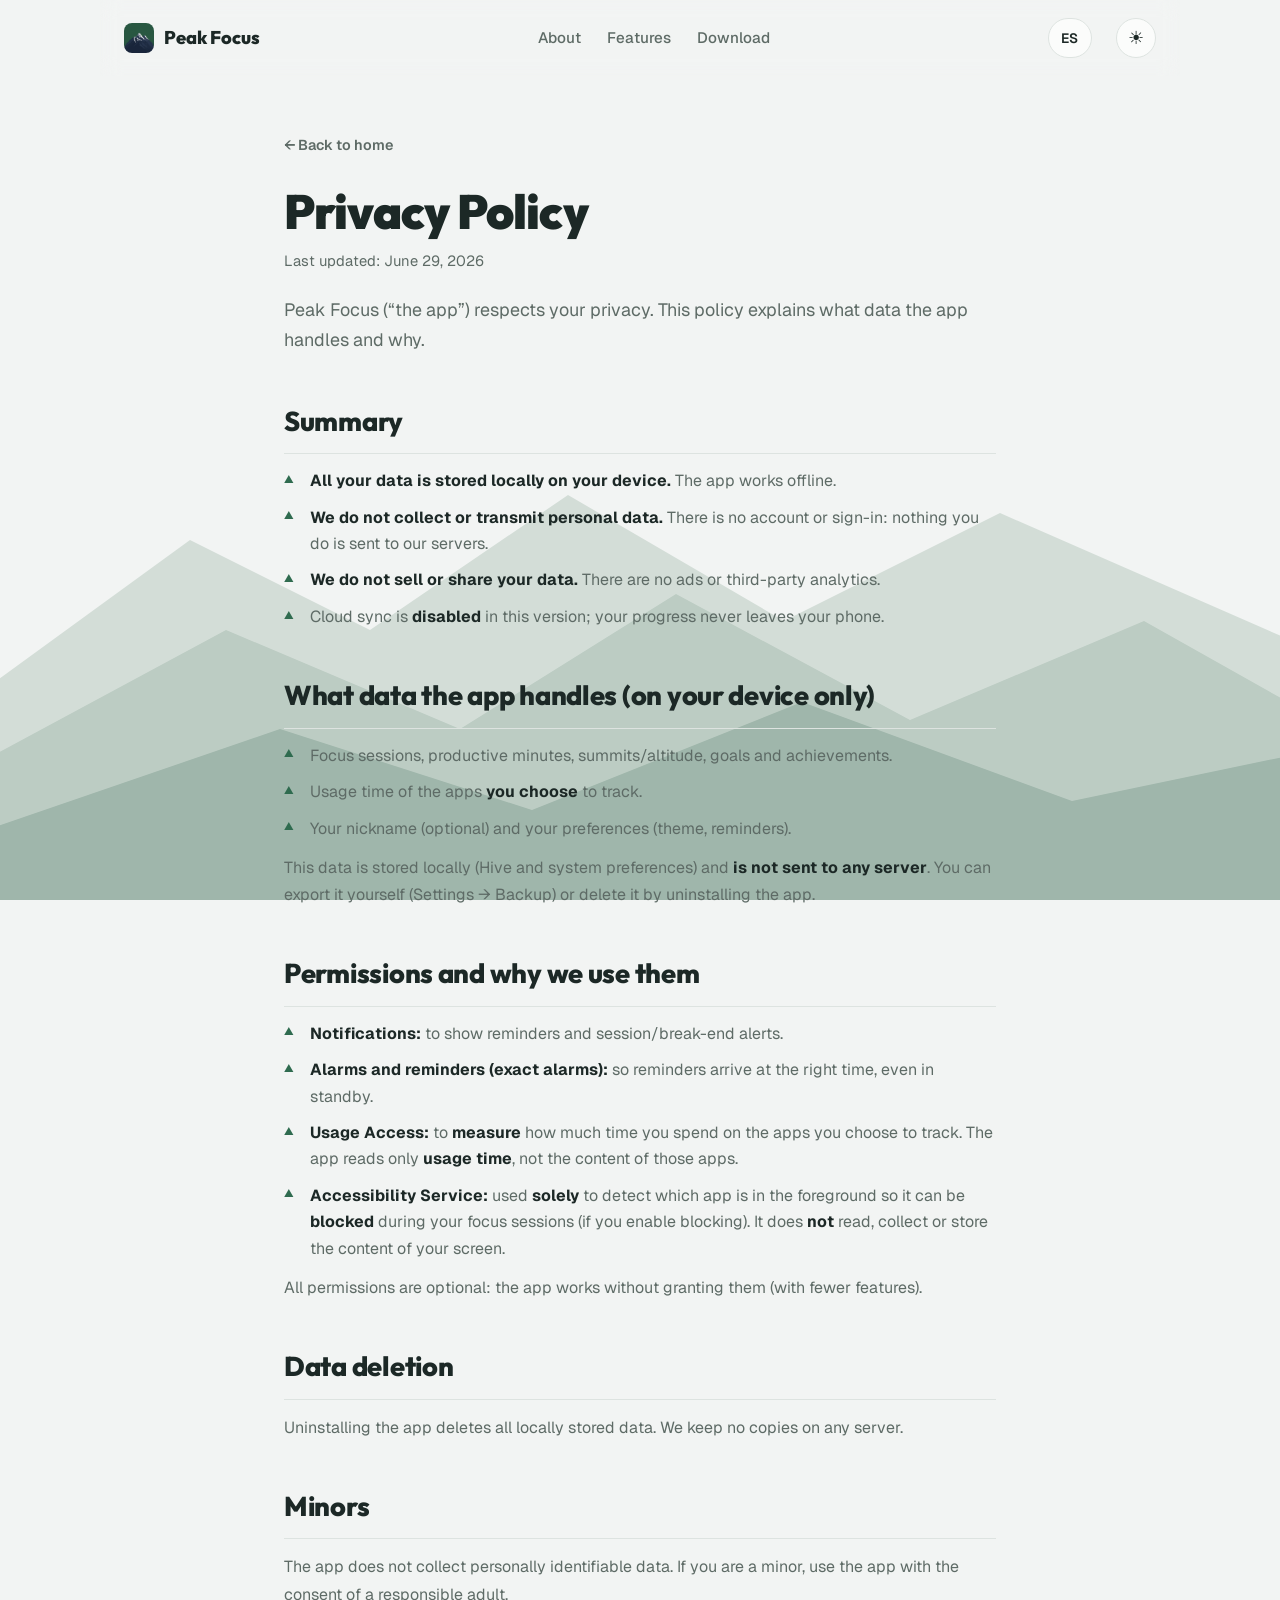
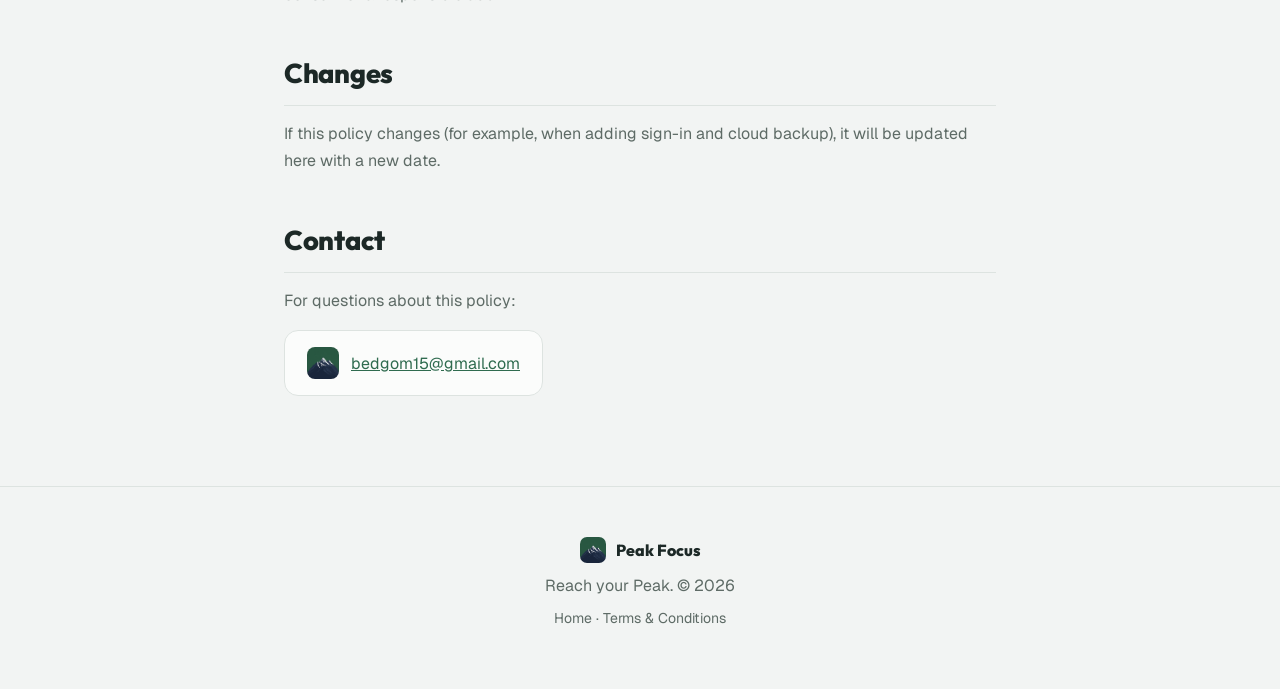
==== commit a8cd52be: "Add Terms & Conditions page (bilingual, MX governing law) Adds terms.html matching the landing style" ====
--- a/privacy_policy.html
+++ b/privacy_policy.html
@@ -228,6 +228,11 @@
       <span>Peak Focus</span>
     </div>
     <p><span data-es="Alcanza tu Peak." data-en="Reach your Peak.">Alcanza tu Peak.</span> © <span id="year"></span></p>
+    <p class="footer-links">
+      <a href="index.html" data-es="Inicio" data-en="Home">Inicio</a>
+      <span aria-hidden="true">·</span>
+      <a href="terms.html" data-es="Términos y Condiciones" data-en="Terms &amp; Conditions">Términos y Condiciones</a>
+    </p>
   </footer>
 
   <script>
